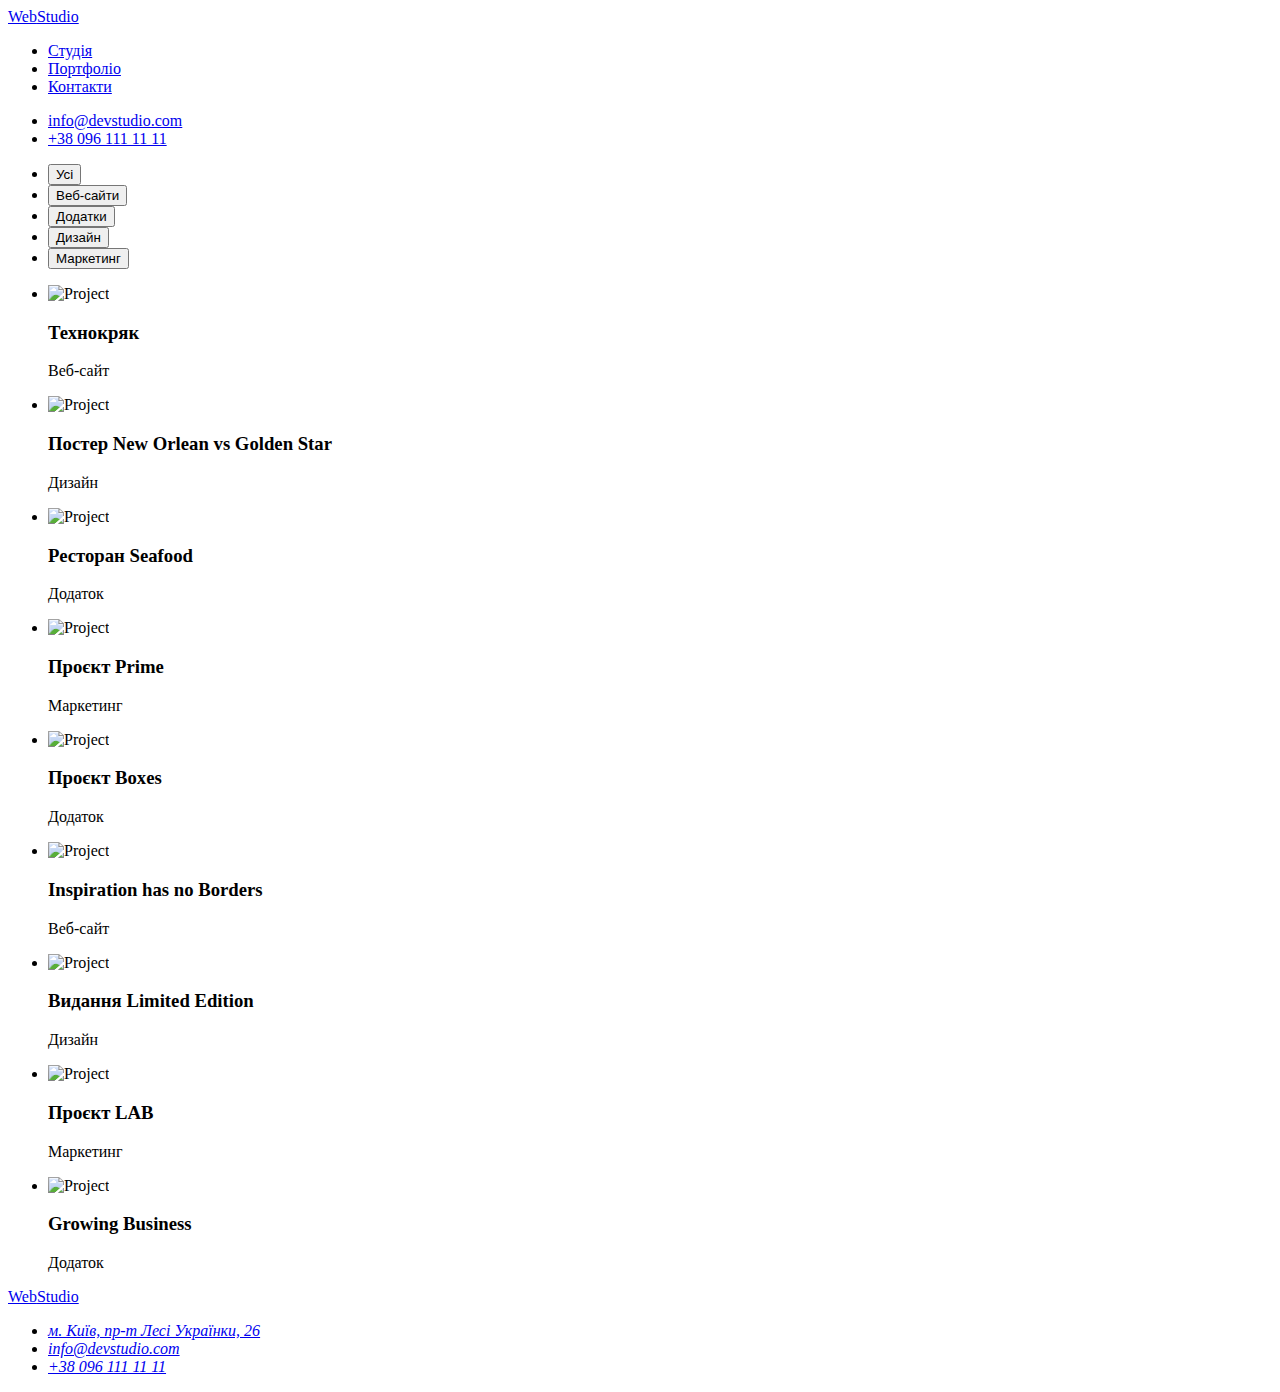
==== portfolio.html @ 5df66a3a "Add files via upload" ====
<!DOCTYPE html>
<html lang="uk">
  <head>
    <meta charset="UTF-8" />
    <meta http-equiv="X-UA-Compatible" content="IE=edge" />
    <meta name="viewport" content="width=device-width, initial-scale=1.0" />
    <link rel="stylesheet" href="./css/style.css" />
    <link rel="stylesheet" href="./css/portfolio.css" />
    <link rel="preconnect" href="https://fonts.googleapis.com" />
    <link rel="preconnect" href="https://fonts.gstatic.com" crossorigin />
    <link
      href="https://fonts.googleapis.com/css2?family=Raleway:wght@700&family=Roboto:wght@400;500;700;900&display=swap"
      rel="stylesheet"
    />
    <title>Портфоліо</title>
  </head>
  <body>
    <header>
      <nav class="header">
        <a class="logo" href="./index.html"> <span class="logoSpan">Web</span>Studio </a>
        <ul class="headerItems">
          <li class="headerLinks">
            <a class="link" href="./index.html"" target="_blank">Студія</a>
          </li>
          <li class="headerLinks">
            <a class="link linkActive" href="#" target="_blank">Портфоліо</a>
          </li>
          <li class="headerLinks">
            <a class="link" href="#contacts">Контакти</a>
          </li>
        </ul>

        <ul class="headerContacts">
          <li class="headerLinks">
            <a class="linkContacts" href="mailto:info@devstudio.com">
              info@devstudio.com</a
            >
          </li>
          <li class="headerLinks">
            <a class="linkContacts" href="tel:+380961111111">
              +38 096 111 11 11</a
            >
          </li>
        </ul>
      </nav>
    </header>

    <main>
      <section class="projects">
        <h2 hidden> PROJECT</h2>
        <ul class="filters">
          <li class="filterList">
            <button class="btnActive" type="button">Усі</button>
          </li>
          <li class="filterList">
            <button active class="btn" type="button">Веб-сайти</button>
          </li>
          <li class="filterList">
            <button class="btn" type="button">Додатки</button>
          </li>
          <li class="filterList">
            <button class="btn" type="button">Дизайн</button>
          </li>
          <li class="filterList">
            <button class="btn" type="button">Маркетинг</button>
          </li>
        </ul>
        <ul class="projectItem">
          <li class="listProjects">
            <img src="./images/project.jpg" alt="Project" />
            <h3 class="nameProject">Технокряк</h3>
            <p class="">Веб-сайт</p>
          </li>
          <li class="listProjects">
            <img src="./images/project1.jpg" alt="Project" />
            <h3 class="nameProject">Постер New Orlean vs Golden Star</h3>
            <p class="">Дизайн</p>
          </li>
          <li class="listProjects">
            <img src="./images/project2.jpg" alt="Project" />
            <h3 class="nameProject">Ресторан Seafood</h3>
            <p class="filterProject">Додаток</p>
          </li>
          <li class="listProjects">
            <img src="./images/project3.jpg" alt="Project" />
            <h3 class="nameProject">Проєкт Prime</h3>
            <p class="filterProject">Маркетинг</p>
          </li>
          <li class="listProjects">
            <img src="./images/project4.jpg" alt="Project" />
            <h3 class="nameProject">Проєкт Boxes</h3>
            <p class="filterProject">Додаток</p>
          </li>
          <li class="listProjects">
            <img src="./images/project5.jpg" alt="Project" />
            <h3 class="nameProject">Inspiration has no Borders</h3>
            <p class="filterProject">Веб-сайт</p>
          </li>
          <li class="listProjects">
            <img src="./images/project6.jpg" alt="Project" />
            <h3 class="nameProject">Видання Limited Edition</h3>
            <p class="filterProject">Дизайн</p>
          </li>
          <li class="listProjects">
            <img src="./images/project7.jpg" alt="Project" />
            <h3 class="nameProject">Проєкт LAB</h3>
            <p class="filterProject">Маркетинг</p>
          </li>
          <li class="listProjects">
            <img src="./images/project8.jpg" alt="Project" />
            <h3 class="nameProject">Growing Business</h3>
            <p class="filterProject">Додаток</p>
          </li>
        </ul>
      </section>
    </main>

    <footer class="footer">
      <a class="footerLogo" href="./index.html"> <span class="logoSpan">Web</span>Studio </a>
      <address id="contacts">
        <ul class="contacts">
          <li class="address">
            <a
              class="addressLink"
              href="https://goo.gl/maps/H3M4gF7jWs7UkwjF9"
              target="_blank"
              >м. Київ, пр-т Лесі Українки, 26</a
            >
          </li>
          <li class="contactLink">
            <a class="footerLink" href="mailto:info@devstudio.com"
              >info@devstudio.com</a
            >
          </li>
          <li class="contacLink">
            <a class="footerLink" href="tel:+380961111111">+38 096 111 11 11</a>
          </li>
        </ul>
      </address>
    </footer>
  </body>
</html>
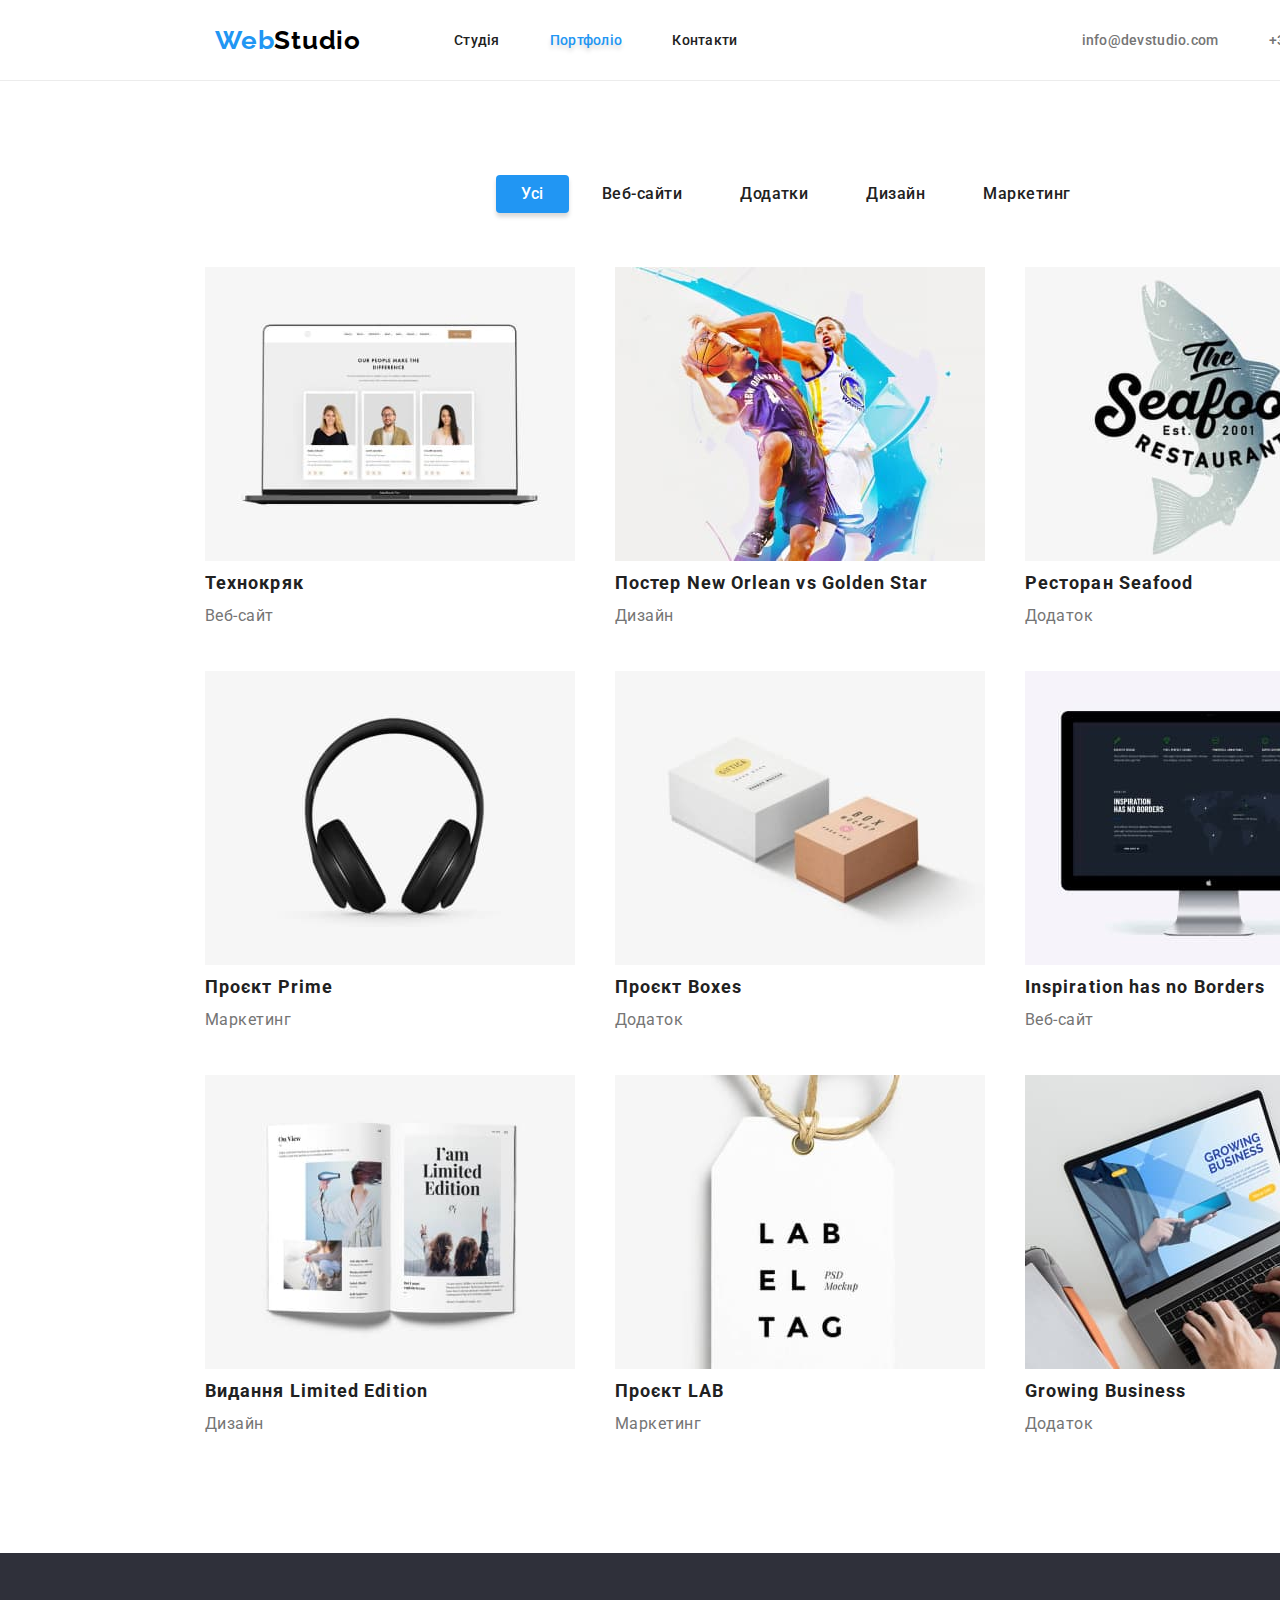
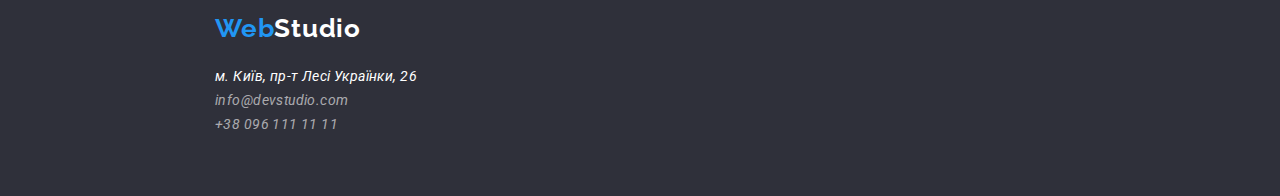
==== commit 504f5621: "Update portfolio.html" ====
--- a/portfolio.html
+++ b/portfolio.html
@@ -15,24 +15,26 @@
     <title>Портфоліо</title>
   </head>
   <body>
-    <header>
-      <nav class="header">
-        <a class="logo" href="./index.html"> <span class="logoSpan">Web</span>Studio </a>
+    <header class="header">
+      <a class="logo" href="./index.html">
+        <span class="logoSpan">Web</span>Studio
+      </a>
+      <nav class="nav">
         <ul class="headerItems">
           <li class="headerLinks">
-            <a class="link" href="./index.html"" target="_blank">Студія</a>
+            <a class="link" href="./index.html" target="_blank">Студія</a>
           </li>
           <li class="headerLinks">
-            <a class="link linkActive" href="#" target="_blank">Портфоліо</a>
+            <a class="link linkActive" href="./portfolio.html" target="_blank">Портфоліо</a>
           </li>
           <li class="headerLinks">
             <a class="link" href="#contacts">Контакти</a>
           </li>
         </ul>
-
+      </nav>
         <ul class="headerContacts">
           <li class="headerLinks">
-            <a class="linkContacts" href="mailto:info@devstudio.com">
+            <a class="linkContacts" href="mailto:info@devstudio.com" lang="en">
               info@devstudio.com</a
             >
           </li>
@@ -42,18 +44,16 @@
             >
           </li>
         </ul>
-      </nav>
     </header>
 
     <main>
       <section class="projects">
-        <h2 hidden> PROJECT</h2>
         <ul class="filters">
           <li class="filterList">
-            <button class="btnActive" type="button">Усі</button>
+            <button class="btn btnActive" type="button">Усі</button>
           </li>
           <li class="filterList">
-            <button active class="btn" type="button">Веб-сайти</button>
+            <button class="btn" type="button">Веб-сайти</button>
           </li>
           <li class="filterList">
             <button class="btn" type="button">Додатки</button>
@@ -65,49 +65,50 @@
             <button class="btn" type="button">Маркетинг</button>
           </li>
         </ul>
+        <h2 hidden>Нашi проекти</h2>
         <ul class="projectItem">
           <li class="listProjects">
-            <img src="./images/project.jpg" alt="Project" />
+            <img src="./images/project.jpg" alt="проект" width="370"/>
             <h3 class="nameProject">Технокряк</h3>
-            <p class="">Веб-сайт</p>
+            <p class="filterProject">Веб-сайт</p>
           </li>
           <li class="listProjects">
-            <img src="./images/project1.jpg" alt="Project" />
+            <img src="./images/project1.jpg" alt="проект" width="370"/>
             <h3 class="nameProject">Постер New Orlean vs Golden Star</h3>
-            <p class="">Дизайн</p>
+            <p class="filterProject">Дизайн</p>
           </li>
           <li class="listProjects">
-            <img src="./images/project2.jpg" alt="Project" />
+            <img src="./images/project2.jpg" alt="проект" width="370"/>
             <h3 class="nameProject">Ресторан Seafood</h3>
             <p class="filterProject">Додаток</p>
           </li>
           <li class="listProjects">
-            <img src="./images/project3.jpg" alt="Project" />
+            <img src="./images/project3.jpg" alt="проект" width="370"/>
             <h3 class="nameProject">Проєкт Prime</h3>
             <p class="filterProject">Маркетинг</p>
           </li>
           <li class="listProjects">
-            <img src="./images/project4.jpg" alt="Project" />
+            <img src="./images/project4.jpg" alt="проект" width="370"/>
             <h3 class="nameProject">Проєкт Boxes</h3>
             <p class="filterProject">Додаток</p>
           </li>
           <li class="listProjects">
-            <img src="./images/project5.jpg" alt="Project" />
+            <img src="./images/project5.jpg" alt="проект" width="370"/>
             <h3 class="nameProject">Inspiration has no Borders</h3>
             <p class="filterProject">Веб-сайт</p>
           </li>
           <li class="listProjects">
-            <img src="./images/project6.jpg" alt="Project" />
+            <img src="./images/project6.jpg" alt="проект" width="370"/>
             <h3 class="nameProject">Видання Limited Edition</h3>
             <p class="filterProject">Дизайн</p>
           </li>
           <li class="listProjects">
-            <img src="./images/project7.jpg" alt="Project" />
+            <img src="./images/project7.jpg" alt="проект" width="370"/>
             <h3 class="nameProject">Проєкт LAB</h3>
             <p class="filterProject">Маркетинг</p>
           </li>
           <li class="listProjects">
-            <img src="./images/project8.jpg" alt="Project" />
+            <img src="./images/project8.jpg" alt="проект" width="370"/>
             <h3 class="nameProject">Growing Business</h3>
             <p class="filterProject">Додаток</p>
           </li>
@@ -123,12 +124,12 @@
             <a
               class="addressLink"
               href="https://goo.gl/maps/H3M4gF7jWs7UkwjF9"
-              target="_blank"
+              target="_blank" rel="noopener noreferrer nofollow"
               >м. Київ, пр-т Лесі Українки, 26</a
             >
           </li>
           <li class="contactLink">
-            <a class="footerLink" href="mailto:info@devstudio.com"
+            <a class="footerLink" href="mailto:info@devstudio.com" lang="en"
               >info@devstudio.com</a
             >
           </li>
--- a/css/style.css
+++ b/css/style.css
@@ -0,0 +1,311 @@
+                                  /* STUDIO */
+* {
+  padding: 0;
+  margin: 0;
+}
+*::before,
+::after {
+  box-sizing: border-box;
+}
+:root {
+  --black-color: #212121;
+  --blue-color: #2196f3;
+  --grey-color: #757575;
+  --white-color: #fff;
+  --orderServiceBg-background-color: #2f303a;
+  --teamBg-background-color: #f5f4fa;
+  --footerBg-background-color: #2f303a;
+  --personBgCart-background-color: #fff;
+  --raleway-font-family: "Raleway";
+  --roboto-font-family: "Roboto";
+}
+/* HEADER */
+.header {
+  display: flex;
+  align-items: center;
+  width: 1600px;
+  height: 80px;
+  background-color: #fff;
+  border-bottom: solid 1px #ececec;
+}
+.logo {
+  padding-left: 215px;
+  text-decoration: none;
+  color: black;
+  font-family: var(--raleway-font-family);
+  font-weight: 700;
+  font-size: 26px;
+  line-height: 31px;
+  letter-spacing: 0.03em;
+}
+.logoSpan {
+  color: var(--blue-color);
+}
+.headerItems {
+  display: flex;
+  align-items: center;
+  padding-left: 93px;
+}
+
+.headerItems :last-child {
+  margin-right: 0;
+}
+.headerLinks {
+  list-style: none;
+  display: flex;
+  align-items: center;
+  margin-right: 50px;
+}
+.link {
+  text-decoration: none;
+  font-family: var(--roboto-font-family);
+  font-style: normal;
+  font-weight: 500;
+  font-size: 14px;
+  line-height: 16px;
+  letter-spacing: 0.02em;
+  color: var(--black-color);
+}
+.linkActive{
+  color: var(--blue-color);
+  text-shadow: 0px 4px 4px rgba(0, 0, 0, 0.15);
+}
+.link:hover {
+  cursor: pointer;
+  color: var(--blue-color);
+}
+.headerContacts {
+  display: flex;
+  padding-left: 344px;
+}
+.headerContacts :last-child {
+  margin-right: 0;
+}
+.linkContacts {
+  text-decoration: none;
+  font-family: var(--roboto-font-family);
+  font-style: normal;
+  font-weight: 500;
+  font-size: 14px;
+  line-height: 16px;
+  letter-spacing: 0.02em;
+  color: var(--grey-color);
+}
+.linkContacts:hover {
+  cursor: pointer;
+  color: var(--blue-color);
+}
+/* MAIN */
+
+.orderService {
+  width: 1600px;
+  padding-top: 200px;
+  padding-bottom: 200px;
+  background-color: var(--orderServiceBg-background-color);
+}
+.container {
+  width: 696px;
+  display: block;
+  text-align: center;
+  margin: 0 auto;
+}
+.orderTitle {
+  width: 696px;
+  height: 120px;
+  font-family: var(--roboto-font-family);
+  font-weight: 900;
+  font-size: 44px;
+  line-height: 60px;
+  letter-spacing: 0.06em;
+  text-transform: uppercase;
+  color: var(--white-color);
+}
+.orderBtn {
+  width: 216px;
+  height: 50px;
+  background: #2196f3;
+  box-shadow: 0px 4px 4px rgba(0, 0, 0, 0.15);
+  border-radius: 4px;
+  font-family: var(--roboto-font-family);
+  font-weight: 700;
+  font-size: 16px;
+  line-height: 30px;
+  text-align: center;
+  letter-spacing: 0.06em;
+  color: var(--white-color);
+  margin-top: 30px;
+}
+.service {
+  width: 1170px;
+  padding-left: 215px;
+}
+.serviceItems {
+  display: flex;
+  justify-content: space-between;
+  padding-top: 94px;
+}
+.serviceList {
+  list-style: none;
+  min-width: 270px;
+  margin-right: 30px;
+}
+.serviceItems:last-child {
+  margin-right: 0;
+}
+.itemsTitle {
+  font-family: var(--roboto-font-family);
+  font-weight: 700;
+  font-size: 14px;
+  line-height: 16px;
+  letter-spacing: 0.03em;
+  text-transform: uppercase;
+  color: var(--black-color);
+}
+.itemsText {
+  font-family: var(--roboto-font-family);
+  font-weight: 400;
+  font-size: 14px;
+  line-height: 24px;
+  letter-spacing: 0.03em;
+  color: var(--grey-color);
+  padding-top: 10px;
+}
+
+.about {
+  width: 1170px;
+  padding-top: 94px;
+  padding-bottom: 94px;
+  padding-left: 215px;
+}
+
+.aboutWork {
+  font-family: var(--roboto-font-family);
+  font-weight: 700;
+  font-size: 36px;
+  line-height: 42px;
+  text-align: center;
+  letter-spacing: 0.03em;
+  color: var(--black-color);
+}
+.aboutItems {
+  display: flex;
+  justify-content: space-between;
+  padding-top: 50px;
+}
+.aboutItems:last-child {
+  margin-right: 0;
+}
+.aboutList {
+  list-style: none;
+  margin-right: 30px;
+}
+.team {
+  background-color: var(--teamBg-background-color);
+  width: 1600px;
+  padding-top: 90px;
+  padding-bottom: 95px;
+}
+
+.abotTeam {
+  font-family: var(--roboto-font-family);
+  color: var(--black-color);
+  font-weight: 700;
+  font-size: 36px;
+  line-height: 42px;
+  text-align: center;
+  letter-spacing: 0.03em;
+}
+.personeList {
+  width: 1170px;
+  display: flex;
+  padding-top: 50px;
+  padding-left: 215px;
+}
+.personeList:last-child {
+  margin-right: 0;
+}
+.personeItem {
+  text-align: center;
+  background-color: var(--personBgCart-background-color);
+  box-shadow: 0px 1px 3px rgba(0, 0, 0, 0.12), 0px 1px 1px rgba(0, 0, 0, 0.14),
+    0px 2px 1px rgba(0, 0, 0, 0.2);
+  border-radius: 0px 0px 4px 4px;
+  list-style: none;
+  margin-right: 30px;
+}
+.person {
+  display: flex;
+}
+.name {
+  font-family: var(--roboto-font-family);
+  color: var(--black-color);
+  font-weight: 500;
+  font-size: 16px;
+  line-height: 19px;
+  text-align: center;
+  letter-spacing: 0.03em;
+  padding-top: 30px;
+}
+.aboutPersone {
+  font-family: var(--roboto-font-family);
+  color: var(--grey-color);
+  font-weight: 400;
+  font-size: 16px;
+  line-height: 19px;
+  text-align: center;
+  letter-spacing: 0.03em;
+  padding-top: 10px;
+  padding-bottom: 30px;
+}
+
+.footer {
+  width: 1600px;
+  background-color: var(--footerBg-background-color);
+  padding-top: 60px;
+  padding-bottom: 60px;
+}
+.footerLogo {
+  text-decoration: none;
+  font-family: var(--raleway-font-family);
+  color: var(--white-color);
+  font-weight: 700;
+  font-size: 26px;
+  line-height: 31px;
+  letter-spacing: 0.03em;
+  padding-left: 215px;
+}
+
+.contacts {
+  list-style: none;
+  padding-left: 215px;
+}
+.address {
+  padding-top: 20px;
+}
+.addressLink {
+  text-decoration: none;
+  font-family: var(--roboto-font-family);
+  font-weight: 400;
+  font-size: 14px;
+  color: var(--white-color);
+  line-height: 24px;
+  letter-spacing: 0.03em;
+}
+.addressLink:hover {
+  cursor: pointer;
+  color: var(--blue-color);
+}
+.footerLink {
+  text-decoration: none;
+  font-family: var(--roboto-font-family);
+  color: var(--grey-color);
+  font-weight: 400;
+  font-size: 14px;
+  line-height: 24px;
+  letter-spacing: 0.03em;
+  color: rgba(255, 255, 255, 0.6);
+}
+.footerLink:hover {
+  cursor: pointer;
+  color: var(--blue-color);
+}
--- a/css/portfolio.css
+++ b/css/portfolio.css
@@ -0,0 +1,75 @@
+
+                        /* PORTFOLIO */
+
+/* MAIN */
+.projects {
+  width: 1600px;
+padding-top: 94px;
+padding-bottom: 94px;
+}
+.filters {
+  display: flex;
+  justify-content: center;
+  padding-bottom: 34px;
+}
+.filterList {
+  list-style: none;
+  margin-right: 8px;
+}
+.btn, 
+.btnActive{
+  font-family: var(--roboto-font-family);
+  color: var(--black-color);
+font-weight: 500;
+font-size: 16px;
+line-height: 26px;
+text-align: center;
+letter-spacing: 0.03em;
+border-radius: 4px;
+border: none;
+background-color: var(--btnBg-background-color);
+padding: 6px 25px;
+}
+.btnActive{
+  cursor: pointer;
+ color: var(--white-color);
+  background-color: var(--blue-color);
+  box-shadow: 0px 4px 4px rgba(0, 0, 0, 0.15);
+}
+.btn:hover{
+  cursor: pointer;
+  color: var(--white-color);
+  background-color: var(--blue-color);
+  box-shadow: 0px 4px 4px rgba(0, 0, 0, 0.15);
+}
+.btn:active{
+  opacity: 0.8;
+}
+.projectItem{
+  width: 1600px;
+  display: flex;
+  flex-wrap: wrap;
+  justify-content: center;
+
+}
+.listProjects {
+  list-style: none;
+  margin: 20px;
+
+}
+.nameProject {
+  font-family: var(--roboto-font-family);
+  color: var(--black-color);
+  font-weight: 700;
+font-size: 18px;
+line-height: 36px;
+letter-spacing: 0.06em;
+}
+.filterProject {
+  font-family: var(--roboto-font-family);
+  color: var(--grey-color);
+  font-weight: 400;
+font-size: 16px;
+line-height: 30px;
+letter-spacing: 0.03em;
+}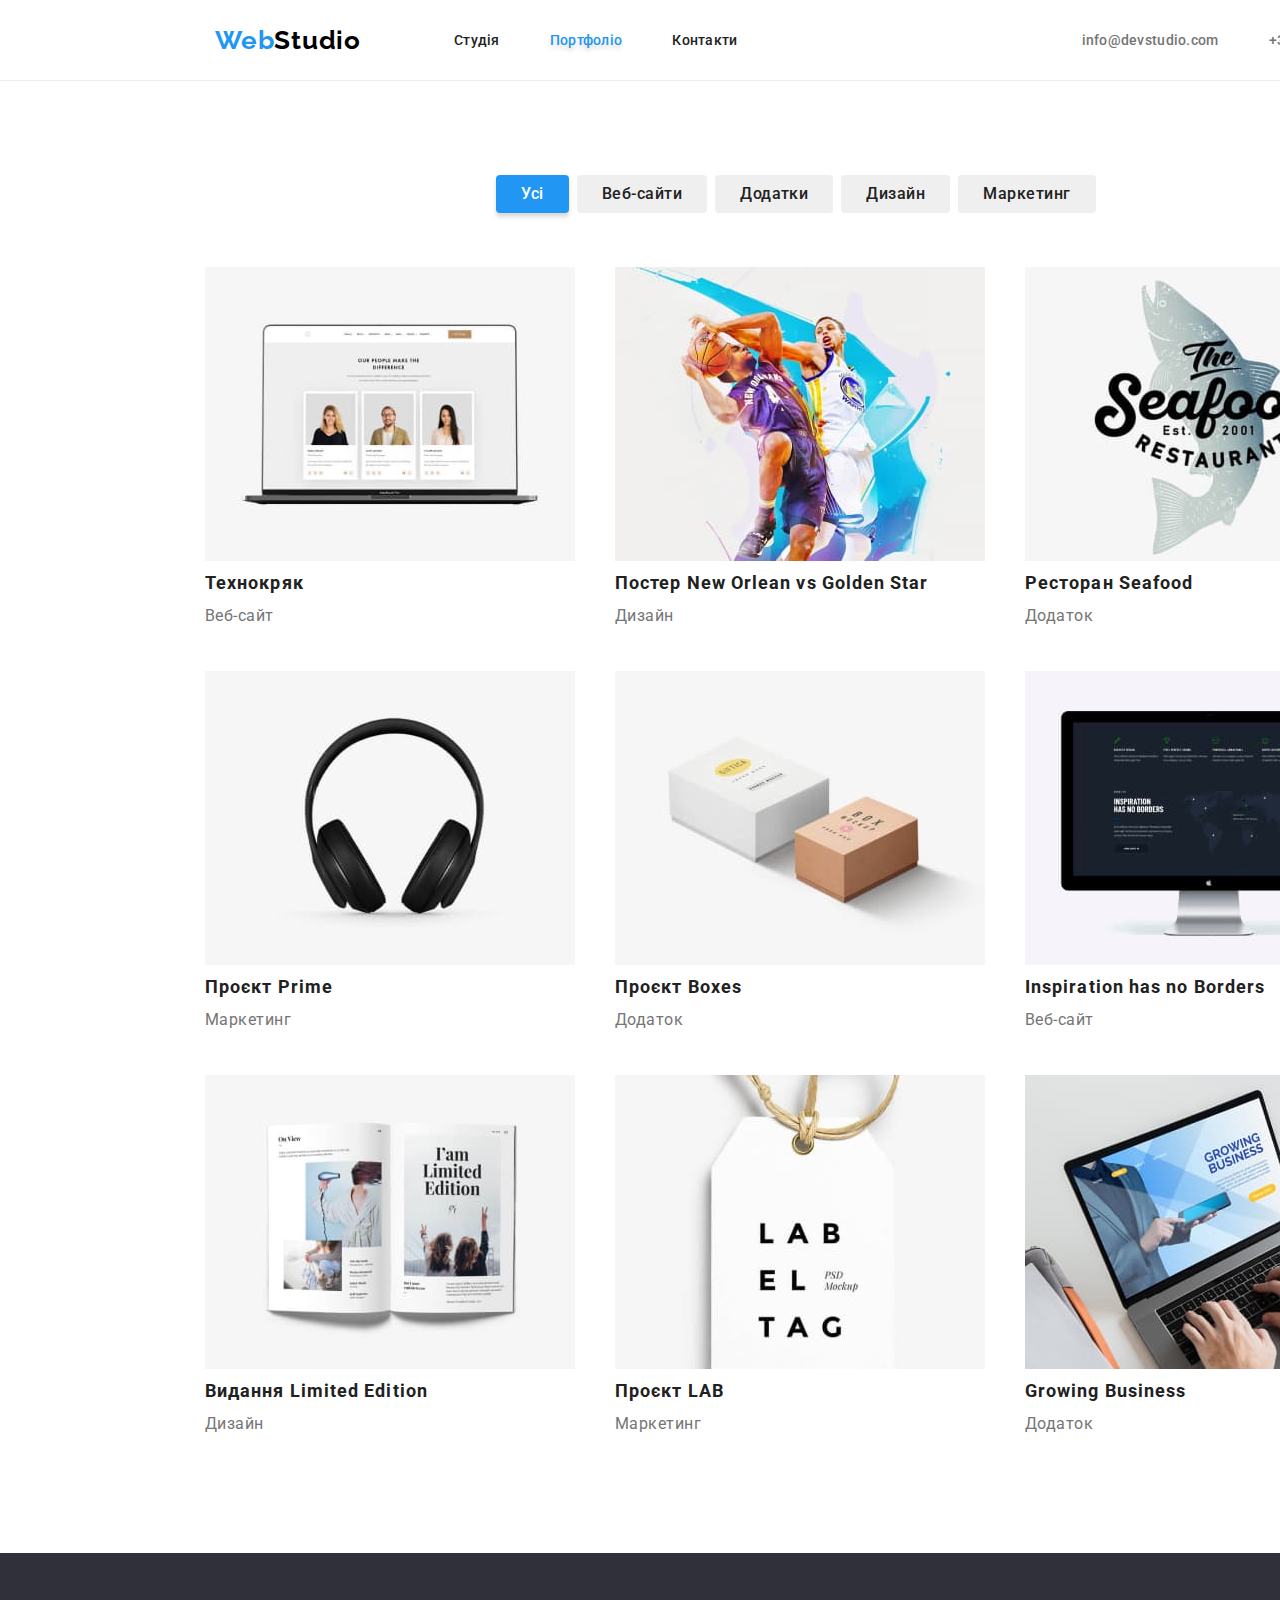
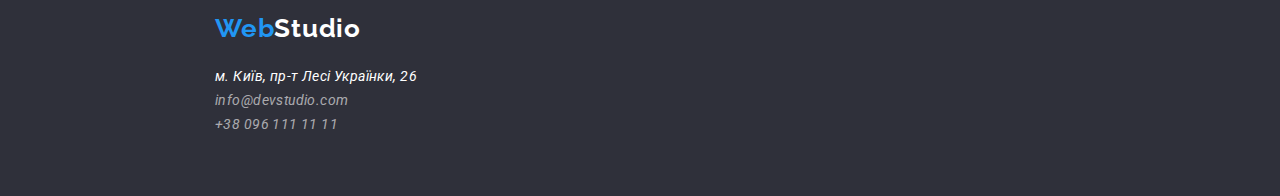
==== commit ed8902d6: "Update portfolio.html" ====
--- a/portfolio.html
+++ b/portfolio.html
@@ -4,14 +4,15 @@
     <meta charset="UTF-8" />
     <meta http-equiv="X-UA-Compatible" content="IE=edge" />
     <meta name="viewport" content="width=device-width, initial-scale=1.0" />
-    <link rel="stylesheet" href="./css/style.css" />
-    <link rel="stylesheet" href="./css/portfolio.css" />
     <link rel="preconnect" href="https://fonts.googleapis.com" />
     <link rel="preconnect" href="https://fonts.gstatic.com" crossorigin />
     <link
       href="https://fonts.googleapis.com/css2?family=Raleway:wght@700&family=Roboto:wght@400;500;700;900&display=swap"
       rel="stylesheet"
     />
+    <link rel="stylesheet" href="./css/style.css" />
+    <link rel="stylesheet" href="./css/portfolio.css" />
+
     <title>Портфоліо</title>
   </head>
   <body>
@@ -22,32 +23,32 @@
       <nav class="nav">
         <ul class="headerItems">
           <li class="headerLinks">
-            <a class="link" href="./index.html" target="_blank">Студія</a>
+            <a class="link" href="./index.html">Студія</a>
           </li>
           <li class="headerLinks">
-            <a class="link linkActive" href="./portfolio.html" target="_blank">Портфоліо</a>
+            <a class="link linkActive" href="./portfolio.html">Портфоліо</a>
           </li>
           <li class="headerLinks">
             <a class="link" href="#contacts">Контакти</a>
           </li>
         </ul>
       </nav>
-        <ul class="headerContacts">
-          <li class="headerLinks">
-            <a class="linkContacts" href="mailto:info@devstudio.com" lang="en">
-              info@devstudio.com</a
-            >
-          </li>
-          <li class="headerLinks">
-            <a class="linkContacts" href="tel:+380961111111">
-              +38 096 111 11 11</a
-            >
-          </li>
-        </ul>
+      <ul class="headerContacts">
+        <li class="headerLinks">
+          <a class="linkContacts" href="mailto:info@devstudio.com" lang="en">
+            info@devstudio.com</a
+          >
+        </li>
+        <li class="headerLinks">
+          <a class="linkContacts" href="tel:+380961111111">
+            +38 096 111 11 11</a
+          >
+        </li>
+      </ul>
     </header>
-
     <main>
       <section class="projects">
+        <h1 hidden>Проект</h1>
         <ul class="filters">
           <li class="filterList">
             <button class="btn btnActive" type="button">Усі</button>
@@ -68,63 +69,65 @@
         <h2 hidden>Нашi проекти</h2>
         <ul class="projectItem">
           <li class="listProjects">
-            <img src="./images/project.jpg" alt="проект" width="370"/>
+            <img src="./images/project.jpg" alt="проект" width="370" />
             <h3 class="nameProject">Технокряк</h3>
             <p class="filterProject">Веб-сайт</p>
           </li>
           <li class="listProjects">
-            <img src="./images/project1.jpg" alt="проект" width="370"/>
+            <img src="./images/project1.jpg" alt="проект" width="370" />
             <h3 class="nameProject">Постер New Orlean vs Golden Star</h3>
             <p class="filterProject">Дизайн</p>
           </li>
           <li class="listProjects">
-            <img src="./images/project2.jpg" alt="проект" width="370"/>
+            <img src="./images/project2.jpg" alt="проект" width="370" />
             <h3 class="nameProject">Ресторан Seafood</h3>
             <p class="filterProject">Додаток</p>
           </li>
           <li class="listProjects">
-            <img src="./images/project3.jpg" alt="проект" width="370"/>
+            <img src="./images/project3.jpg" alt="проект" width="370" />
             <h3 class="nameProject">Проєкт Prime</h3>
             <p class="filterProject">Маркетинг</p>
           </li>
           <li class="listProjects">
-            <img src="./images/project4.jpg" alt="проект" width="370"/>
+            <img src="./images/project4.jpg" alt="проект" width="370" />
             <h3 class="nameProject">Проєкт Boxes</h3>
             <p class="filterProject">Додаток</p>
           </li>
           <li class="listProjects">
-            <img src="./images/project5.jpg" alt="проект" width="370"/>
+            <img src="./images/project5.jpg" alt="проект" width="370" />
             <h3 class="nameProject">Inspiration has no Borders</h3>
             <p class="filterProject">Веб-сайт</p>
           </li>
           <li class="listProjects">
-            <img src="./images/project6.jpg" alt="проект" width="370"/>
+            <img src="./images/project6.jpg" alt="проект" width="370" />
             <h3 class="nameProject">Видання Limited Edition</h3>
             <p class="filterProject">Дизайн</p>
           </li>
           <li class="listProjects">
-            <img src="./images/project7.jpg" alt="проект" width="370"/>
+            <img src="./images/project7.jpg" alt="проект" width="370" />
             <h3 class="nameProject">Проєкт LAB</h3>
             <p class="filterProject">Маркетинг</p>
           </li>
           <li class="listProjects">
-            <img src="./images/project8.jpg" alt="проект" width="370"/>
+            <img src="./images/project8.jpg" alt="проект" width="370" />
             <h3 class="nameProject">Growing Business</h3>
             <p class="filterProject">Додаток</p>
           </li>
         </ul>
       </section>
     </main>
-
     <footer class="footer">
-      <a class="footerLogo" href="./index.html"> <span class="logoSpan">Web</span>Studio </a>
+      <a class="footerLogo" href="./index.html">
+        <span class="logoSpan">Web</span>Studio
+      </a>
       <address id="contacts">
         <ul class="contacts">
           <li class="address">
             <a
               class="addressLink"
               href="https://goo.gl/maps/H3M4gF7jWs7UkwjF9"
-              target="_blank" rel="noopener noreferrer nofollow"
+              target="_blank"
+              rel="noopener noreferrer nofollow"
               >м. Київ, пр-т Лесі Українки, 26</a
             >
           </li>
--- a/css/style.css
+++ b/css/style.css
@@ -135,6 +135,10 @@
   color: var(--white-color);
   margin-top: 30px;
 }
+.orderBtn:hover{
+  cursor: pointer;
+  opacity: 0.8;
+}
 .service {
   width: 1170px;
   padding-left: 215px;
--- a/css/portfolio.css
+++ b/css/portfolio.css
@@ -1,7 +1,5 @@
 
                         /* PORTFOLIO */
-
-/* MAIN */
 .projects {
   width: 1600px;
 padding-top: 94px;
@@ -16,8 +14,7 @@
   list-style: none;
   margin-right: 8px;
 }
-.btn, 
-.btnActive{
+.btn{
   font-family: var(--roboto-font-family);
   color: var(--black-color);
 font-weight: 500;
@@ -27,7 +24,6 @@
 letter-spacing: 0.03em;
 border-radius: 4px;
 border: none;
-background-color: var(--btnBg-background-color);
 padding: 6px 25px;
 }
 .btnActive{
@@ -72,4 +68,4 @@
 font-size: 16px;
 line-height: 30px;
 letter-spacing: 0.03em;
-}+}
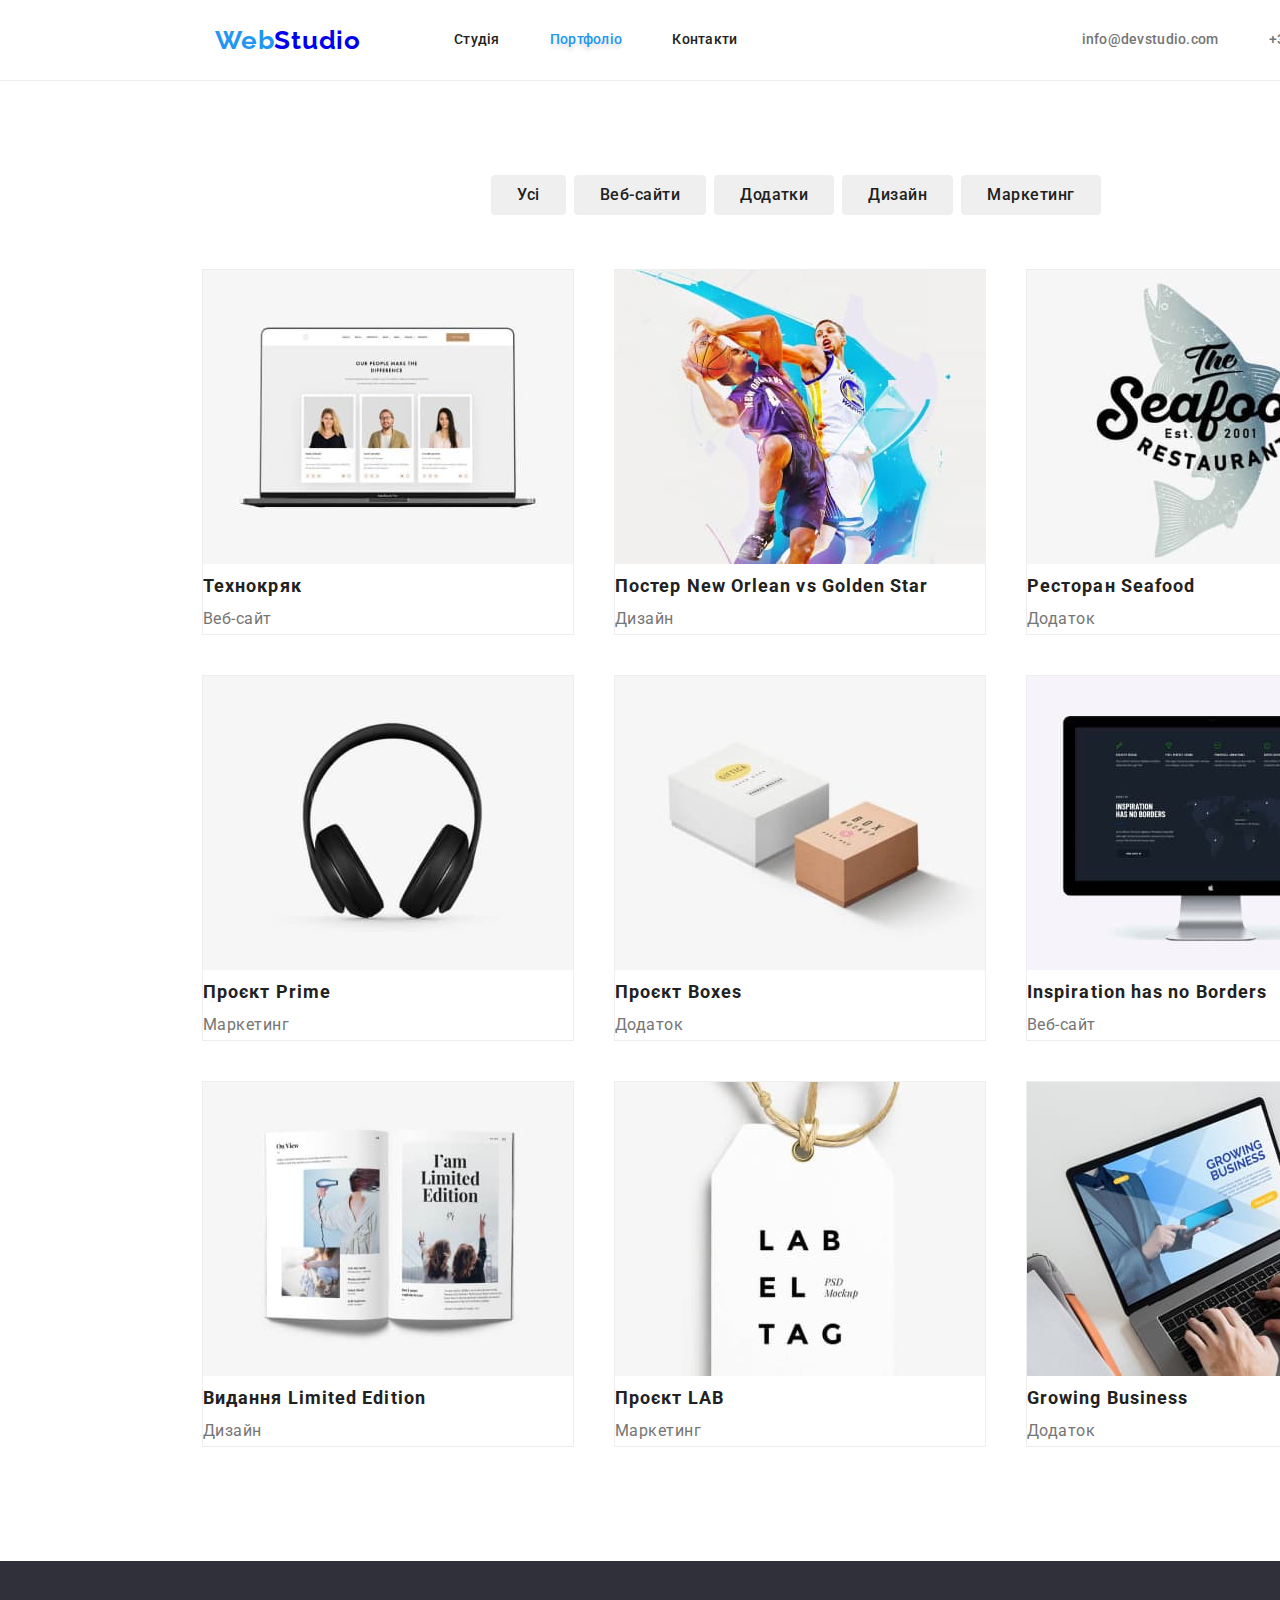
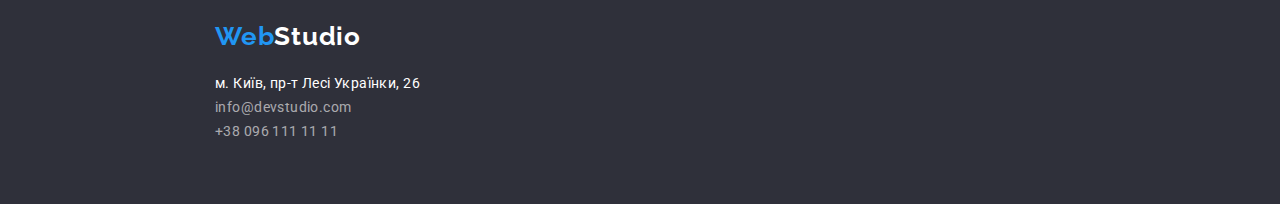
==== commit ce4de179: "Update portfolio.html" ====
--- a/portfolio.html
+++ b/portfolio.html
@@ -51,7 +51,7 @@
         <h1 hidden>Проект</h1>
         <ul class="filters">
           <li class="filterList">
-            <button class="btn btnActive" type="button">Усі</button>
+            <button class="btn" type="button">Усі</button>
           </li>
           <li class="filterList">
             <button class="btn" type="button">Веб-сайти</button>
--- a/css/style.css
+++ b/css/style.css
@@ -12,12 +12,29 @@
   --blue-color: #2196f3;
   --grey-color: #757575;
   --white-color: #fff;
+  --borderHeader-color: #ececec;
+  --borderBtn-border: 1px solid #EEEEEE;
+  --borderCart-border: 1px solid #EEEEEE;
   --orderServiceBg-background-color: #2f303a;
   --teamBg-background-color: #f5f4fa;
   --footerBg-background-color: #2f303a;
   --personBgCart-background-color: #fff;
+  --headerBg-background-color: #fff;
+  --bodyBg-background-color:#ffffff;
+  --btn-background-color: #2196f3;
+  --btnActive-background-color :#188CE8;
   --raleway-font-family: "Raleway";
   --roboto-font-family: "Roboto";
+  --activeLink-text-shadow: 0px 4px 4px rgba(0, 0, 0, 0.15);
+  --btn-box-shadow: 0px 4px 4px rgba(0, 0, 0, 0.15);
+  --btnActive-box-shadow: 0px 3px 1px rgba(0, 0, 0, 0.1), 0px 1px 2px rgba(0, 0, 0, 0.08), 0px 2px 2px rgba(0, 0, 0, 0.12);
+  --personeItem-box-shadow: 0px 1px 3px rgba(0, 0, 0, 0.12), 0px 1px 1px rgba(0, 0, 0, 0.14),
+  0px 2px 1px rgba(0, 0, 0, 0.2);
+  }
+body{
+  font-family: var(--roboto-font-family);
+  background-color: var(--bodyBg-background-color);
+  color: var(--black-color);
 }
 /* HEADER */
 .header {
@@ -25,17 +42,16 @@
   align-items: center;
   width: 1600px;
   height: 80px;
-  background-color: #fff;
-  border-bottom: solid 1px #ececec;
+  background-color:var(--headerBg-background-color);
+  border-bottom: solid 1px var(--borderHeader-color);
 }
 .logo {
   padding-left: 215px;
-  text-decoration: none;
-  color: black;
+  text-decoration: none;  
   font-family: var(--raleway-font-family);
   font-weight: 700;
   font-size: 26px;
-  line-height: 31px;
+  line-height: 1.19em;
   letter-spacing: 0.03em;
 }
 .logoSpan {
@@ -46,7 +62,6 @@
   align-items: center;
   padding-left: 93px;
 }
-
 .headerItems :last-child {
   margin-right: 0;
 }
@@ -57,46 +72,45 @@
   margin-right: 50px;
 }
 .link {
+  font-family: var(--roboto-font-family);
+  color: var(--black-color);
   text-decoration: none;
-  font-family: var(--roboto-font-family);
+  font-weight: 500;
+  font-size: 14px;
+  line-height: 1.14em;
+  letter-spacing: 0.02em; 
+}
+.linkActive{
+  color: var(--blue-color);
+  text-shadow: var(--activeLink-text-shadow);
+}
+.link:hover,
+.link:active {
+  cursor: pointer;
+  color: var(--blue-color);
+}
+.headerContacts {
+  display: flex;
+  padding-left: 344px;
+}
+.headerContacts :last-child {
+  margin-right: 0;
+}
+.linkContacts {
+  text-decoration: none;  
   font-style: normal;
   font-weight: 500;
   font-size: 14px;
-  line-height: 16px;
-  letter-spacing: 0.02em;
-  color: var(--black-color);
-}
-.linkActive{
-  color: var(--blue-color);
-  text-shadow: 0px 4px 4px rgba(0, 0, 0, 0.15);
-}
-.link:hover {
-  cursor: pointer;
-  color: var(--blue-color);
-}
-.headerContacts {
-  display: flex;
-  padding-left: 344px;
-}
-.headerContacts :last-child {
-  margin-right: 0;
-}
-.linkContacts {
-  text-decoration: none;
-  font-family: var(--roboto-font-family);
-  font-style: normal;
-  font-weight: 500;
-  font-size: 14px;
-  line-height: 16px;
+  line-height: 1.14em;
   letter-spacing: 0.02em;
   color: var(--grey-color);
 }
-.linkContacts:hover {
+.linkContacts:hover,
+.linkContacts:active {
   cursor: pointer;
   color: var(--blue-color);
 }
 /* MAIN */
-
 .orderService {
   width: 1600px;
   padding-top: 200px;
@@ -111,11 +125,10 @@
 }
 .orderTitle {
   width: 696px;
-  height: 120px;
-  font-family: var(--roboto-font-family);
+  height: 120px;  
   font-weight: 900;
   font-size: 44px;
-  line-height: 60px;
+  line-height: 1.36em;
   letter-spacing: 0.06em;
   text-transform: uppercase;
   color: var(--white-color);
@@ -123,21 +136,23 @@
 .orderBtn {
   width: 216px;
   height: 50px;
-  background: #2196f3;
-  box-shadow: 0px 4px 4px rgba(0, 0, 0, 0.15);
+  background-color: var(--btn-background-color);
+  box-shadow: var(--btn-box-shadow);
   border-radius: 4px;
   font-family: var(--roboto-font-family);
   font-weight: 700;
   font-size: 16px;
-  line-height: 30px;
+  line-height: 1.87em;
   text-align: center;
   letter-spacing: 0.06em;
   color: var(--white-color);
   margin-top: 30px;
 }
-.orderBtn:hover{
-  cursor: pointer;
-  opacity: 0.8;
+.orderBtn:hover,
+.orderBtn:active{
+  cursor: pointer;
+  background-color: var(--btnActive-background-color);
+  box-shadow: var(--btnActive-box-shadow);
 }
 .service {
   width: 1170px;
@@ -156,40 +171,32 @@
 .serviceItems:last-child {
   margin-right: 0;
 }
-.itemsTitle {
-  font-family: var(--roboto-font-family);
-  font-weight: 700;
-  font-size: 14px;
-  line-height: 16px;
-  letter-spacing: 0.03em;
-  text-transform: uppercase;
-  color: var(--black-color);
+.itemsTitle { 
+  font-weight: 700;
+  font-size: 14px;
+  line-height: 1.14em;
+  letter-spacing: 0.03em;
+  text-transform: uppercase; 
 }
 .itemsText {
-  font-family: var(--roboto-font-family);
-  font-weight: 400;
-  font-size: 14px;
-  line-height: 24px;
+  font-size: 14px;
+  line-height: 1.71em;
   letter-spacing: 0.03em;
   color: var(--grey-color);
   padding-top: 10px;
 }
-
 .about {
   width: 1170px;
   padding-top: 94px;
   padding-bottom: 94px;
   padding-left: 215px;
 }
-
-.aboutWork {
-  font-family: var(--roboto-font-family);
+.aboutWork { 
   font-weight: 700;
   font-size: 36px;
-  line-height: 42px;
-  text-align: center;
-  letter-spacing: 0.03em;
-  color: var(--black-color);
+  line-height: 1.17em;
+  text-align: center;
+  letter-spacing: 0.03em; 
 }
 .aboutItems {
   display: flex;
@@ -209,13 +216,10 @@
   padding-top: 90px;
   padding-bottom: 95px;
 }
-
-.abotTeam {
-  font-family: var(--roboto-font-family);
-  color: var(--black-color);
+.abotTeam {  
   font-weight: 700;
   font-size: 36px;
-  line-height: 42px;
+  line-height: 1.17em;
   text-align: center;
   letter-spacing: 0.03em;
 }
@@ -231,8 +235,7 @@
 .personeItem {
   text-align: center;
   background-color: var(--personBgCart-background-color);
-  box-shadow: 0px 1px 3px rgba(0, 0, 0, 0.12), 0px 1px 1px rgba(0, 0, 0, 0.14),
-    0px 2px 1px rgba(0, 0, 0, 0.2);
+  box-shadow: var(--personeItem-box-shadow);
   border-radius: 0px 0px 4px 4px;
   list-style: none;
   margin-right: 30px;
@@ -241,27 +244,22 @@
   display: flex;
 }
 .name {
-  font-family: var(--roboto-font-family);
-  color: var(--black-color);
   font-weight: 500;
   font-size: 16px;
-  line-height: 19px;
+  line-height: 1.19em;
   text-align: center;
   letter-spacing: 0.03em;
   padding-top: 30px;
 }
 .aboutPersone {
-  font-family: var(--roboto-font-family);
   color: var(--grey-color);
-  font-weight: 400;
   font-size: 16px;
-  line-height: 19px;
+  line-height: 1.19em;
   text-align: center;
   letter-spacing: 0.03em;
   padding-top: 10px;
   padding-bottom: 30px;
 }
-
 .footer {
   width: 1600px;
   background-color: var(--footerBg-background-color);
@@ -274,11 +272,10 @@
   color: var(--white-color);
   font-weight: 700;
   font-size: 26px;
-  line-height: 31px;
-  letter-spacing: 0.03em;
-  padding-left: 215px;
-}
-
+  line-height: 1.19em;
+  letter-spacing: 0.03em;
+  padding-left: 215px;
+}
 .contacts {
   list-style: none;
   padding-left: 215px;
@@ -287,29 +284,29 @@
   padding-top: 20px;
 }
 .addressLink {
+  font-style: normal;
   text-decoration: none;
-  font-family: var(--roboto-font-family);
-  font-weight: 400;
   font-size: 14px;
   color: var(--white-color);
-  line-height: 24px;
-  letter-spacing: 0.03em;
-}
-.addressLink:hover {
+  line-height: 1.71em;
+  letter-spacing: 0.03em;
+}
+.addressLink:hover,
+.addressLink:active {
   cursor: pointer;
   color: var(--blue-color);
 }
 .footerLink {
   text-decoration: none;
-  font-family: var(--roboto-font-family);
+  font-style: normal;
   color: var(--grey-color);
-  font-weight: 400;
-  font-size: 14px;
-  line-height: 24px;
+  font-size: 14px;
+  line-height: 1.71em;
   letter-spacing: 0.03em;
   color: rgba(255, 255, 255, 0.6);
 }
-.footerLink:hover {
-  cursor: pointer;
-  color: var(--blue-color);
-}
+.footerLink:hover,
+.footerLink:active {
+  cursor: pointer;
+  color: var(--blue-color);
+}
--- a/css/portfolio.css
+++ b/css/portfolio.css
@@ -1,5 +1,21 @@
-
                         /* PORTFOLIO */
+                        :root {
+                          --black-color: #212121;
+                          --blue-color: #2196f3;
+                          --grey-color: #757575;
+                          --white-color: #fff;
+                          --borderBtn-border: 1px solid #EEEEEE;
+                          --borderCart-border: 1px solid #EEEEEE;
+                          --bodyBg-background-color:#ffffff;
+                          --btn-background-color: #2196f3;
+                          --btnActive-background-color :#188CE8;
+                          --raleway-font-family: "Raleway";
+                          --roboto-font-family: "Roboto";
+                          --activeLink-text-shadow: 0px 4px 4px rgba(0, 0, 0, 0.15);
+                          --btn-box-shadow: 0px 4px 4px rgba(0, 0, 0, 0.15);
+                          --btnActive-box-shadow: 0px 3px 1px rgba(0, 0, 0, 0.1), 0px 1px 2px rgba(0, 0, 0, 0.08), 0px 2px 2px rgba(0, 0, 0, 0.12);
+                          
+                          }                        
 .projects {
   width: 1600px;
 padding-top: 94px;
@@ -19,46 +35,43 @@
   color: var(--black-color);
 font-weight: 500;
 font-size: 16px;
-line-height: 26px;
+line-height: 1.6em;
 text-align: center;
 letter-spacing: 0.03em;
 border-radius: 4px;
-border: none;
+border: solid 1px #EEEEEE;
 padding: 6px 25px;
 }
 .btnActive{
   cursor: pointer;
  color: var(--white-color);
   background-color: var(--blue-color);
-  box-shadow: 0px 4px 4px rgba(0, 0, 0, 0.15);
+  box-shadow: var(--btn-box-shadow);
 }
-.btn:hover{
+.btn:hover,
+.btn:active{
   cursor: pointer;
   color: var(--white-color);
-  background-color: var(--blue-color);
-  box-shadow: 0px 4px 4px rgba(0, 0, 0, 0.15);
-}
-.btn:active{
-  opacity: 0.8;
+  background-color: var(--btn-background-color);
+  box-shadow: var(--btnActive-box-shadow);
 }
 .projectItem{
   width: 1600px;
   display: flex;
   flex-wrap: wrap;
   justify-content: center;
-
 }
 .listProjects {
   list-style: none;
   margin: 20px;
-
+  border: solid 1px #EEEEEE;
 }
 .nameProject {
   font-family: var(--roboto-font-family);
   color: var(--black-color);
   font-weight: 700;
 font-size: 18px;
-line-height: 36px;
+line-height: 2em;
 letter-spacing: 0.06em;
 }
 .filterProject {
@@ -66,6 +79,6 @@
   color: var(--grey-color);
   font-weight: 400;
 font-size: 16px;
-line-height: 30px;
+line-height: 1.88em;
 letter-spacing: 0.03em;
 }
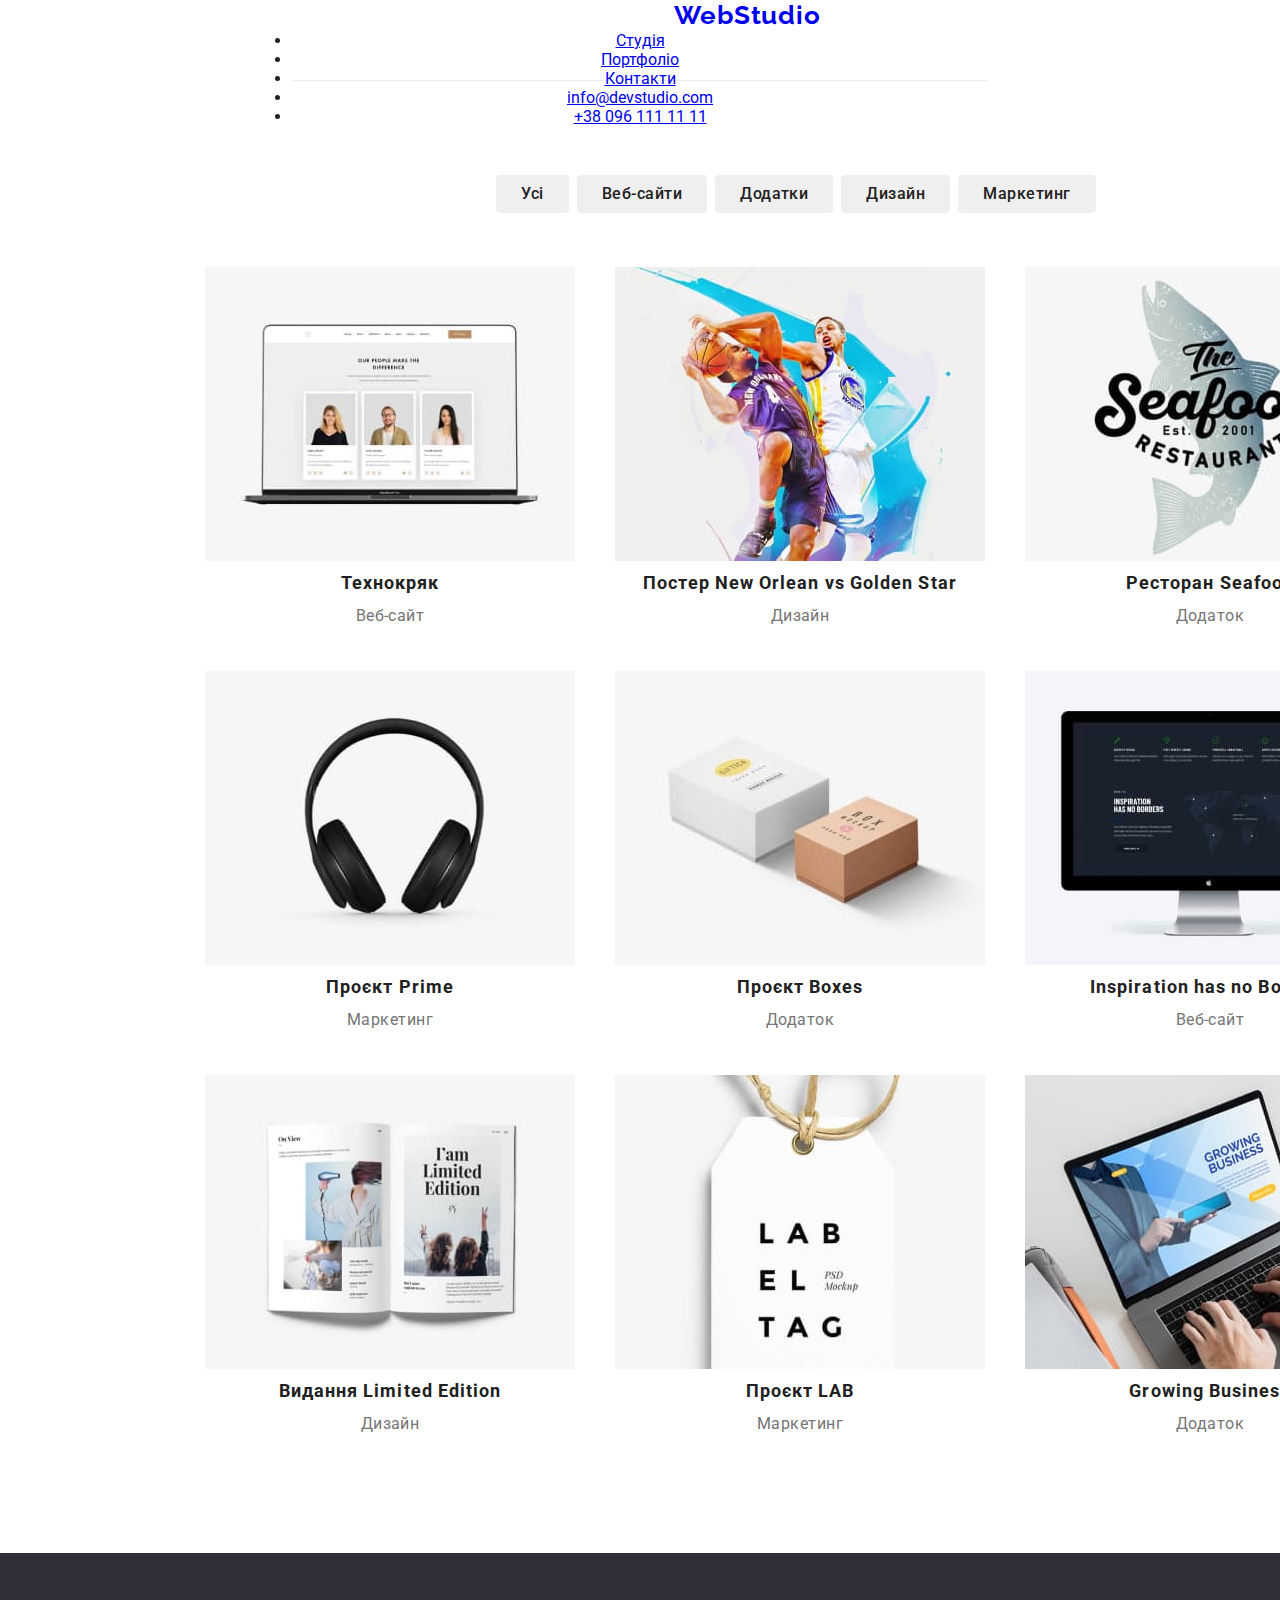
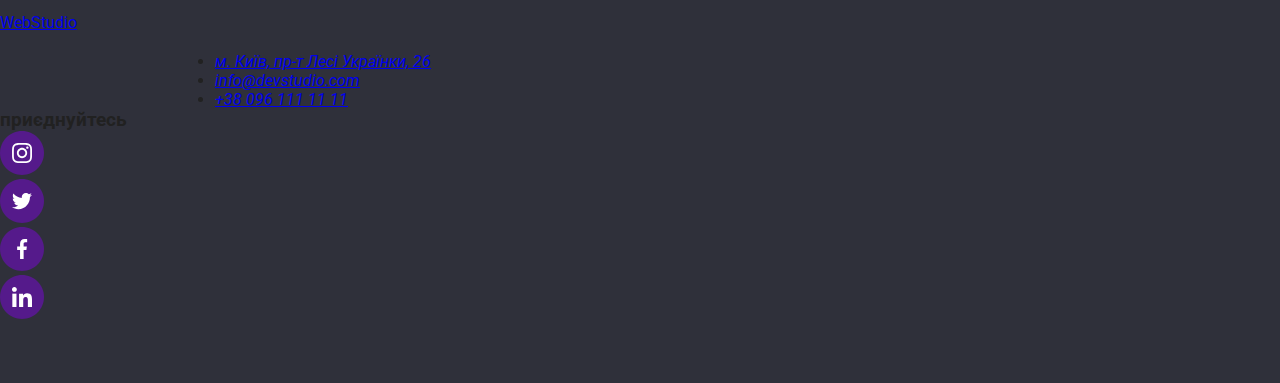
==== commit 1fa29569: "Update portfolio.html" ====
--- a/portfolio.html
+++ b/portfolio.html
@@ -4,54 +4,49 @@
     <meta charset="UTF-8" />
     <meta http-equiv="X-UA-Compatible" content="IE=edge" />
     <meta name="viewport" content="width=device-width, initial-scale=1.0" />
-    <link rel="preconnect" href="https://fonts.googleapis.com" />
-    <link rel="preconnect" href="https://fonts.gstatic.com" crossorigin />
-    <link
-      href="https://fonts.googleapis.com/css2?family=Raleway:wght@700&family=Roboto:wght@400;500;700;900&display=swap"
-      rel="stylesheet"
-    />
-    <link rel="stylesheet" href="./css/style.css" />
-    <link rel="stylesheet" href="./css/portfolio.css" />
-
+<link rel="preconnect" href="https://fonts.gstatic.com" crossorigin>
+<link href="https://fonts.googleapis.com/css2?family=Raleway:wght@700&family=Roboto:wght@400;500;700;900&display=swap" rel="stylesheet"/> 
+<link rel="preconnect" href="https://fonts.googleapis.com">
+<link rel="stylesheet" href="./css/normalize.css"/>
+<link rel="stylesheet" href="./css/style.css" />
+<link rel="stylesheet" href="./css/portfolio.css" />
     <title>Портфоліо</title>
   </head>
   <body>
-    <header class="header">
-      <a class="logo" href="./index.html">
-        <span class="logoSpan">Web</span>Studio
-      </a>
-      <nav class="nav">
-        <ul class="headerItems">
-          <li class="headerLinks">
-            <a class="link" href="./index.html">Студія</a>
-          </li>
-          <li class="headerLinks">
-            <a class="link linkActive" href="./portfolio.html">Портфоліо</a>
-          </li>
-          <li class="headerLinks">
-            <a class="link" href="#contacts">Контакти</a>
-          </li>
-        </ul>
-      </nav>
-      <ul class="headerContacts">
-        <li class="headerLinks">
-          <a class="linkContacts" href="mailto:info@devstudio.com" lang="en">
-            info@devstudio.com</a
-          >
-        </li>
-        <li class="headerLinks">
-          <a class="linkContacts" href="tel:+380961111111">
-            +38 096 111 11 11</a
-          >
-        </li>
-      </ul>
+    <header class="header container">
+        <a class="logo" href="./index.html" lang="en">
+          <span class="logo-span">Web</span>Studio
+        </a>
+        <nav class="nav">
+          <ul class="menu">
+            <li class="menu-item">
+              <a class="menu-menu-link " href="./index.html">Студія</a>
+            </li>
+            <li class="menu-item">
+              <a class="menu-link menu-link-active" href="#">Портфоліо</a>
+            </li>
+            <li class="menu-item">
+              <a class="menu-link" href="#contacts">Контакти</a>
+            </li>
+          </ul>
+        </nav>
+          <ul class="header-contacts">
+            <li class="header-item">
+              <a class="header-link-contacts" href="mailto:info@devstudio.com" lang="en">
+                info@devstudio.com</a>
+            </li>
+            <li class="menu-item">
+              <a class="header-link-contacts" href="tel:+380961111111">
+                +38 096 111 11 11</a>
+            </li>
+          </ul>
     </header>
     <main>
-      <section class="projects">
+      <section class="projects container">
         <h1 hidden>Проект</h1>
         <ul class="filters">
           <li class="filterList">
-            <button class="btn" type="button">Усі</button>
+            <button class="btn first-btn" type="button">Усі</button>
           </li>
           <li class="filterList">
             <button class="btn" type="button">Веб-сайти</button>
@@ -67,7 +62,7 @@
           </li>
         </ul>
         <h2 hidden>Нашi проекти</h2>
-        <ul class="projectItem">
+        <ul class="projectItem ">
           <li class="listProjects">
             <img src="./images/project.jpg" alt="проект" width="370" />
             <h3 class="nameProject">Технокряк</h3>
@@ -116,31 +111,98 @@
         </ul>
       </section>
     </main>
+    
     <footer class="footer">
-      <a class="footerLogo" href="./index.html">
-        <span class="logoSpan">Web</span>Studio
-      </a>
-      <address id="contacts">
-        <ul class="contacts">
-          <li class="address">
-            <a
-              class="addressLink"
-              href="https://goo.gl/maps/H3M4gF7jWs7UkwjF9"
-              target="_blank"
-              rel="noopener noreferrer nofollow"
-              >м. Київ, пр-т Лесі Українки, 26</a
-            >
-          </li>
-          <li class="contactLink">
-            <a class="footerLink" href="mailto:info@devstudio.com" lang="en"
-              >info@devstudio.com</a
-            >
-          </li>
-          <li class="contacLink">
-            <a class="footerLink" href="tel:+380961111111">+38 096 111 11 11</a>
-          </li>
-        </ul>
+      <div class="footer-contacts">
+        <a class="footer-logo" href="./index.html" lang="en">
+          <span class="logo-span">Web</span>Studio
+        </a>
+      <address id="contacts" class="contacts">
+        <ul class="contact-item">
+          <li class="address"> 
+            <a class="address-link" href="https://goo.gl/maps/H3M4gF7jWs7UkwjF9" target="_blank" rel="noopener noreferrer nofollow">м. Київ, пр-т Лесі Українки, 26</a>
+          </li>
+           </ul>
+          <ul class="address-item">
+            <li class="address-list">
+              <a class="footer-link" href="mailto:info@devstudio.com" lang="en">info@devstudio.com</a>
+            </li>
+            <li class="address-list">
+              <a class="footer-link" href="tel:+380961111111">+38 096 111 11 11</a>
+            </li>
+          </ul>
+      </div>
       </address>
+      <div class="join">
+        <h3 class="join-title">приєднуйтесь</h3>
+        <ul class="join-item">
+        <li class="join-list">
+          <!-- -----------INSTAGRAM---------- -->
+          <a class="join-link" href="">
+            <svg width="44" height="44" viewBox="0 0 44 44" fill="currentColor" xmlns="http://www.w3.org/2000/svg">
+<path class="icon-opacity" d="M44 22C44 28.0751 41.5376 33.5751 37.5564 37.5564C33.5751 41.5376 28.0751 44 22 44C15.9249 44 10.4249 41.5376 6.44365 37.5564C2.46243 33.5751 0 28.0751 0 22C0 15.9249 2.46243 10.4249 6.44365 6.44365C10.4249 2.46243 15.9249 0 22 0C28.0751 0 33.5751 2.46243 37.5564 6.44365C41.5376 10.4249 44 15.9249 44 22Z" />
+<g clip-path="url(#clip0_1_883)">
+<path d="M31.9804 17.8801C31.9336 16.8174 31.7617 16.0868 31.5156 15.4537C31.2616 14.7818 30.8709 14.1801 30.359 13.68C29.8589 13.1721 29.2533 12.7774 28.5891 12.5274C27.9524 12.2813 27.2256 12.1094 26.163 12.0626C25.0924 12.0118 24.7525 12 22.0371 12C19.3217 12 18.9818 12.0118 17.9152 12.0586C16.8525 12.1055 16.1219 12.2775 15.489 12.5235C14.8169 12.7774 14.2153 13.1681 13.7152 13.68C13.2073 14.1801 12.8127 14.7857 12.5626 15.4499C12.3164 16.0868 12.1446 16.8134 12.0977 17.8761C12.0469 18.9467 12.0352 19.2866 12.0352 22.002C12.0352 24.7173 12.0469 25.0572 12.0938 26.1239C12.1406 27.1865 12.3126 27.9171 12.5588 28.5502C12.8127 29.2221 13.2073 29.8238 13.7152 30.3239C14.2153 30.8318 14.8209 31.2265 15.4851 31.4765C16.1219 31.7226 16.8486 31.8945 17.9114 31.9413C18.9779 31.9883 19.3179 31.9999 22.0333 31.9999C24.7487 31.9999 25.0885 31.9883 26.1552 31.9413C27.2179 31.8945 27.9484 31.7226 28.5813 31.4765C29.9254 30.9568 30.9881 29.8941 31.5078 28.5502C31.7538 27.9133 31.9258 27.1865 31.9727 26.1239C32.0195 25.0572 32.0313 24.7173 32.0313 22.002C32.0313 19.2866 32.0273 18.9467 31.9804 17.8801ZM30.1794 26.0457C30.1364 27.0225 29.9723 27.5499 29.8356 27.9015C29.4995 28.7728 28.808 29.4643 27.9367 29.8004C27.5851 29.9372 27.0538 30.1012 26.0809 30.1441C25.026 30.1911 24.7096 30.2027 22.0411 30.2027C19.3726 30.2027 19.0522 30.1911 18.0011 30.1441C17.0244 30.1012 16.4969 29.9372 16.1453 29.8004C15.7117 29.6402 15.317 29.3862 14.9967 29.0541C14.6646 28.7298 14.4106 28.3391 14.2504 27.9055C14.1137 27.5539 13.9496 27.0225 13.9067 26.0497C13.8597 24.9948 13.8481 24.6783 13.8481 22.0097C13.8481 19.3412 13.8597 19.0209 13.9067 17.9699C13.9496 16.9932 14.1137 16.4657 14.2504 16.1141C14.4106 15.6804 14.6646 15.2859 15.0007 14.9654C15.3248 14.6333 15.7155 14.3793 16.1493 14.2192C16.5009 14.0825 17.0323 13.9184 18.0051 13.8754C19.06 13.8285 19.3765 13.8168 22.0449 13.8168C24.7174 13.8168 25.0337 13.8285 26.0848 13.8754C27.0616 13.9184 27.589 14.0825 27.9407 14.2192C28.3742 14.3793 28.7689 14.6333 29.0893 14.9654C29.4213 15.2897 29.6753 15.6804 29.8356 16.1141C29.9723 16.4657 30.1364 16.997 30.1794 17.9699C30.2263 19.0248 30.238 19.3412 30.238 22.0097C30.238 24.6783 30.2263 24.9908 30.1794 26.0457Z" fill="white"/>
+<path d="M22.0371 16.8641C19.2007 16.8641 16.8994 19.1653 16.8994 22.0019C16.8994 24.8384 19.2007 27.1396 22.0371 27.1396C24.8737 27.1396 27.1749 24.8384 27.1749 22.0019C27.1749 19.1653 24.8737 16.8641 22.0371 16.8641ZM22.0371 25.3346C20.197 25.3346 18.7044 23.8421 18.7044 22.0019C18.7044 20.1616 20.197 18.6691 22.0371 18.6691C23.8774 18.6691 25.3698 20.1616 25.3698 22.0019C25.3698 23.8421 23.8774 25.3346 22.0371 25.3346Z" fill="white"/>
+<path d="M28.5775 16.6611C28.5775 17.3235 28.0404 17.8605 27.3779 17.8605C26.7155 17.8605 26.1785 17.3235 26.1785 16.6611C26.1785 15.9986 26.7155 15.4617 27.3779 15.4617C28.0404 15.4617 28.5775 15.9986 28.5775 16.6611Z" fill="white"/>
+</g>
+<defs>
+<clipPath id="clip0_1_883">
+<rect width="20" height="20" fill="white" transform="translate(12 12)"/>
+</clipPath>
+</defs>
+</svg>
+
+          </a>
+        </li>
+          <li class="join-list">
+          <a class="join-link" href="">
+            <!-- -----------TWITTER -->
+            <svg width="44" height="44" viewBox="0 0 44 44" fill="currentColor" xmlns="http://www.w3.org/2000/svg">
+<path class="icon-opacity" d="M44 22C44 28.0751 41.5376 33.5751 37.5564 37.5564C33.5751 41.5376 28.0751 44 22 44C15.9249 44 10.4249 41.5376 6.44365 37.5564C2.46243 33.5751 0 28.0751 0 22C0 15.9249 2.46243 10.4249 6.44365 6.44365C10.4249 2.46243 15.9249 0 22 0C28.0751 0 33.5751 2.46243 37.5564 6.44365C41.5376 10.4249 44 15.9249 44 22Z" />
+<g clip-path="url(#clip0_1_877)">
+<path d="M32 15.7988C31.2563 16.125 30.4637 16.3412 29.6375 16.4462C30.4875 15.9388 31.1363 15.1412 31.4412 14.18C30.6488 14.6525 29.7738 14.9863 28.8412 15.1725C28.0887 14.3713 27.0162 13.875 25.8462 13.875C23.5763 13.875 21.7487 15.7175 21.7487 17.9763C21.7487 18.3012 21.7762 18.6137 21.8438 18.9112C18.435 18.745 15.4188 17.1113 13.3925 14.6225C13.0387 15.2363 12.8313 15.9388 12.8313 16.695C12.8313 18.115 13.5625 19.3737 14.6525 20.1025C13.9937 20.09 13.3475 19.8988 12.8 19.5975C12.8 19.61 12.8 19.6262 12.8 19.6425C12.8 21.635 14.2212 23.29 16.085 23.6712C15.7512 23.7625 15.3875 23.8062 15.01 23.8062C14.7475 23.8062 14.4825 23.7913 14.2337 23.7362C14.765 25.36 16.2725 26.5538 18.065 26.5925C16.67 27.6838 14.8988 28.3412 12.9813 28.3412C12.645 28.3412 12.3225 28.3263 12 28.285C13.8162 29.4563 15.9688 30.125 18.29 30.125C25.835 30.125 29.96 23.875 29.96 18.4575C29.96 18.2762 29.9538 18.1013 29.945 17.9275C30.7588 17.35 31.4425 16.6288 32 15.7988Z" fill="white"/>
+</g>
+<defs>
+<clipPath id="clip0_1_877">
+<rect width="20" height="20" fill="white" transform="translate(12 12)"/>
+</clipPath>
+</defs>
+</svg>
+
+          </a>
+        </li>
+          <li class="join-list">
+            <!-- -------------FACEBOOK -->
+          <a class="join-link" href="">
+             <svg width="44" height="44" viewBox="0 0 44 44" fill="currentColor" xmlns="http://www.w3.org/2000/svg">
+<path class="icon-opacity" d="M44 21.9999C44 28.0751 41.5376 33.5751 37.5564 37.5563C33.5751 41.5375 28.0751 43.9999 22 43.9999C15.9249 43.9999 10.4249 41.5375 6.44365 37.5563C2.46243 33.5751 0 28.0751 0 21.9999C0 15.9248 2.46243 10.4248 6.44365 6.44359C10.4249 2.46237 15.9249 -6.10352e-05 22 -6.10352e-05C28.0751 -6.10352e-05 33.5751 2.46237 37.5564 6.44359C41.5376 10.4248 44 15.9248 44 21.9999Z"   />
+<path d="M25.3308 15.3208H27.1567V12.1408C26.8417 12.0975 25.7583 12 24.4967 12C21.8642 12 20.0608 13.6558 20.0608 16.6992V19.5H17.1558V23.055H20.0608V32H23.6225V23.0558H26.41L26.8525 19.5008H23.6217V17.0517C23.6225 16.0242 23.8992 15.3208 25.3308 15.3208Z" fill="white" />
+</svg>
+
+</a>
+        </li>
+  <li class="join-list">
+    <!-- ------------LINCEDIN------------ -->
+          <a class="join-link" href="">
+            <svg width="44" height="44" viewBox="0 0 44 44" fill="currentColor" xmlns="http://www.w3.org/2000/svg">
+<path   d="M44 22C44 28.0751 41.5376 33.5751 37.5564 37.5564C33.5751 41.5376 28.0751 44 22 44C15.9249 44 10.4249 41.5376 6.44365 37.5564C2.46243 33.5751 0 28.0751 0 22C0 15.9249 2.46243 10.4249 6.44365 6.44365C10.4249 2.46243 15.9249 0 22 0C28.0751 0 33.5751 2.46243 37.5564 6.44365C41.5376 10.4249 44 15.9249 44 22Z" />
+<g clip-path="url(#clip0_1_867)">
+<path class="icon-opacity" d="M31.995 32.0001V31.9993H32V24.6643C32 21.0759 31.2275 18.3118 27.0325 18.3118C25.0158 18.3118 23.6625 19.4184 23.11 20.4676H23.0517V18.6468H19.0742V31.9993H23.2158V25.3876C23.2158 23.6468 23.5458 21.9634 25.7017 21.9634C27.8258 21.9634 27.8575 23.9501 27.8575 25.4993V32.0001H31.995Z" fill="white"/>
+<path class="icon-opacity" d="M12.33 18.6475H16.4767V32H12.33V18.6475Z" fill="white"/>
+<path class="icon-opacity" d="M14.4017 12C13.0758 12 12 13.0758 12 14.4017C12 15.7275 13.0758 16.8258 14.4017 16.8258C15.7275 16.8258 16.8033 15.7275 16.8033 14.4017C16.8025 13.0758 15.7267 12 14.4017 12V12Z" fill="white" />
+</g>
+<defs>
+<clipPath id="clip0_1_867">
+<rect width="20" height="20" fill="white" transform="translate(12 12)"/>
+</clipPath>
+</defs>
+</svg>
+
+          </a>
+        </li>
+      </ul>
+      </div>
     </footer>
   </body>
 </html>
--- a/css/style.css
+++ b/css/style.css
@@ -12,9 +12,11 @@
   --blue-color: #2196f3;
   --grey-color: #757575;
   --white-color: #fff;
+
   --borderHeader-color: #ececec;
   --borderBtn-border: 1px solid #EEEEEE;
   --borderCart-border: 1px solid #EEEEEE;
+
   --orderServiceBg-background-color: #2f303a;
   --teamBg-background-color: #f5f4fa;
   --footerBg-background-color: #2f303a;
@@ -23,6 +25,7 @@
   --bodyBg-background-color:#ffffff;
   --btn-background-color: #2196f3;
   --btnActive-background-color :#188CE8;
+  
   --raleway-font-family: "Raleway";
   --roboto-font-family: "Roboto";
   --activeLink-text-shadow: 0px 4px 4px rgba(0, 0, 0, 0.15);
@@ -31,6 +34,7 @@
   --personeItem-box-shadow: 0px 1px 3px rgba(0, 0, 0, 0.12), 0px 1px 1px rgba(0, 0, 0, 0.14),
   0px 2px 1px rgba(0, 0, 0, 0.2);
   }
+
 body{
   font-family: var(--roboto-font-family);
   background-color: var(--bodyBg-background-color);
@@ -47,11 +51,12 @@
 }
 .logo {
   padding-left: 215px;
-  text-decoration: none;  
+  text-decoration: none;
+  
   font-family: var(--raleway-font-family);
   font-weight: 700;
   font-size: 26px;
-  line-height: 1.19em;
+  line-height: 1.19;
   letter-spacing: 0.03em;
 }
 .logoSpan {
@@ -62,6 +67,7 @@
   align-items: center;
   padding-left: 93px;
 }
+
 .headerItems :last-child {
   margin-right: 0;
 }
@@ -77,8 +83,9 @@
   text-decoration: none;
   font-weight: 500;
   font-size: 14px;
-  line-height: 1.14em;
-  letter-spacing: 0.02em; 
+  line-height: 1.14;
+  letter-spacing: 0.02em;
+  
 }
 .linkActive{
   color: var(--blue-color);
@@ -89,6 +96,7 @@
   cursor: pointer;
   color: var(--blue-color);
 }
+
 .headerContacts {
   display: flex;
   padding-left: 344px;
@@ -97,11 +105,12 @@
   margin-right: 0;
 }
 .linkContacts {
-  text-decoration: none;  
+  text-decoration: none;
+  
   font-style: normal;
   font-weight: 500;
   font-size: 14px;
-  line-height: 1.14em;
+  line-height: 1.14;
   letter-spacing: 0.02em;
   color: var(--grey-color);
 }
@@ -110,7 +119,9 @@
   cursor: pointer;
   color: var(--blue-color);
 }
+
 /* MAIN */
+
 .orderService {
   width: 1600px;
   padding-top: 200px;
@@ -125,10 +136,11 @@
 }
 .orderTitle {
   width: 696px;
-  height: 120px;  
+  height: 120px;
+  
   font-weight: 900;
   font-size: 44px;
-  line-height: 1.36em;
+  line-height: 1.36;
   letter-spacing: 0.06em;
   text-transform: uppercase;
   color: var(--white-color);
@@ -142,7 +154,7 @@
   font-family: var(--roboto-font-family);
   font-weight: 700;
   font-size: 16px;
-  line-height: 1.87em;
+  line-height: 1.87;
   text-align: center;
   letter-spacing: 0.06em;
   color: var(--white-color);
@@ -154,6 +166,8 @@
   background-color: var(--btnActive-background-color);
   box-shadow: var(--btnActive-box-shadow);
 }
+
+
 .service {
   width: 1170px;
   padding-left: 215px;
@@ -171,32 +185,39 @@
 .serviceItems:last-child {
   margin-right: 0;
 }
-.itemsTitle { 
-  font-weight: 700;
-  font-size: 14px;
-  line-height: 1.14em;
-  letter-spacing: 0.03em;
-  text-transform: uppercase; 
+.itemsTitle {
+  
+  font-weight: 700;
+  font-size: 14px;
+  line-height: 1.14;
+  letter-spacing: 0.03em;
+  text-transform: uppercase;
+  
 }
 .itemsText {
-  font-size: 14px;
-  line-height: 1.71em;
+  
+  font-size: 14px;
+  line-height: 1.71;
   letter-spacing: 0.03em;
   color: var(--grey-color);
   padding-top: 10px;
 }
+
 .about {
   width: 1170px;
   padding-top: 94px;
   padding-bottom: 94px;
   padding-left: 215px;
 }
-.aboutWork { 
+
+.aboutWork {
+  
   font-weight: 700;
   font-size: 36px;
-  line-height: 1.17em;
-  text-align: center;
-  letter-spacing: 0.03em; 
+  line-height: 1.17;
+  text-align: center;
+  letter-spacing: 0.03em;
+  
 }
 .aboutItems {
   display: flex;
@@ -216,10 +237,13 @@
   padding-top: 90px;
   padding-bottom: 95px;
 }
-.abotTeam {  
+
+.abotTeam {
+  
+  
   font-weight: 700;
   font-size: 36px;
-  line-height: 1.17em;
+  line-height: 1.17;
   text-align: center;
   letter-spacing: 0.03em;
 }
@@ -244,22 +268,26 @@
   display: flex;
 }
 .name {
+  
+  
   font-weight: 500;
   font-size: 16px;
-  line-height: 1.19em;
+  line-height: 1.19;
   text-align: center;
   letter-spacing: 0.03em;
   padding-top: 30px;
 }
 .aboutPersone {
+
   color: var(--grey-color);
   font-size: 16px;
-  line-height: 1.19em;
+  line-height: 1.19;
   text-align: center;
   letter-spacing: 0.03em;
   padding-top: 10px;
   padding-bottom: 30px;
 }
+
 .footer {
   width: 1600px;
   background-color: var(--footerBg-background-color);
@@ -272,10 +300,11 @@
   color: var(--white-color);
   font-weight: 700;
   font-size: 26px;
-  line-height: 1.19em;
-  letter-spacing: 0.03em;
-  padding-left: 215px;
-}
+  line-height: 1.19;
+  letter-spacing: 0.03em;
+  padding-left: 215px;
+}
+
 .contacts {
   list-style: none;
   padding-left: 215px;
@@ -288,7 +317,7 @@
   text-decoration: none;
   font-size: 14px;
   color: var(--white-color);
-  line-height: 1.71em;
+  line-height: 1.71;
   letter-spacing: 0.03em;
 }
 .addressLink:hover,
@@ -296,12 +325,14 @@
   cursor: pointer;
   color: var(--blue-color);
 }
+
 .footerLink {
   text-decoration: none;
   font-style: normal;
+  
   color: var(--grey-color);
   font-size: 14px;
-  line-height: 1.71em;
+  line-height: 1.71;
   letter-spacing: 0.03em;
   color: rgba(255, 255, 255, 0.6);
 }
@@ -310,3 +341,4 @@
   cursor: pointer;
   color: var(--blue-color);
 }
+
--- a/css/portfolio.css
+++ b/css/portfolio.css
@@ -1,11 +1,18 @@
+
                         /* PORTFOLIO */
+
                         :root {
                           --black-color: #212121;
                           --blue-color: #2196f3;
                           --grey-color: #757575;
                           --white-color: #fff;
+                          
                           --borderBtn-border: 1px solid #EEEEEE;
                           --borderCart-border: 1px solid #EEEEEE;
+
+                         
+                
+                         
                           --bodyBg-background-color:#ffffff;
                           --btn-background-color: #2196f3;
                           --btnActive-background-color :#188CE8;
@@ -35,11 +42,11 @@
   color: var(--black-color);
 font-weight: 500;
 font-size: 16px;
-line-height: 1.6em;
+line-height: 1.6;
 text-align: center;
 letter-spacing: 0.03em;
 border-radius: 4px;
-border: solid 1px #EEEEEE;
+border: solid 1px var(--borderBtn-border);
 padding: 6px 25px;
 }
 .btnActive{
@@ -55,30 +62,35 @@
   background-color: var(--btn-background-color);
   box-shadow: var(--btnActive-box-shadow);
 }
+
 .projectItem{
   width: 1600px;
   display: flex;
   flex-wrap: wrap;
   justify-content: center;
+
 }
 .listProjects {
   list-style: none;
   margin: 20px;
-  border: solid 1px #EEEEEE;
+  border: solid 1px var(--borderCart-border);
+  
+
 }
 .nameProject {
   font-family: var(--roboto-font-family);
   color: var(--black-color);
   font-weight: 700;
 font-size: 18px;
-line-height: 2em;
+line-height: 2;
 letter-spacing: 0.06em;
+
 }
 .filterProject {
   font-family: var(--roboto-font-family);
   color: var(--grey-color);
   font-weight: 400;
 font-size: 16px;
-line-height: 1.88em;
+line-height: 1.88;
 letter-spacing: 0.03em;
 }
